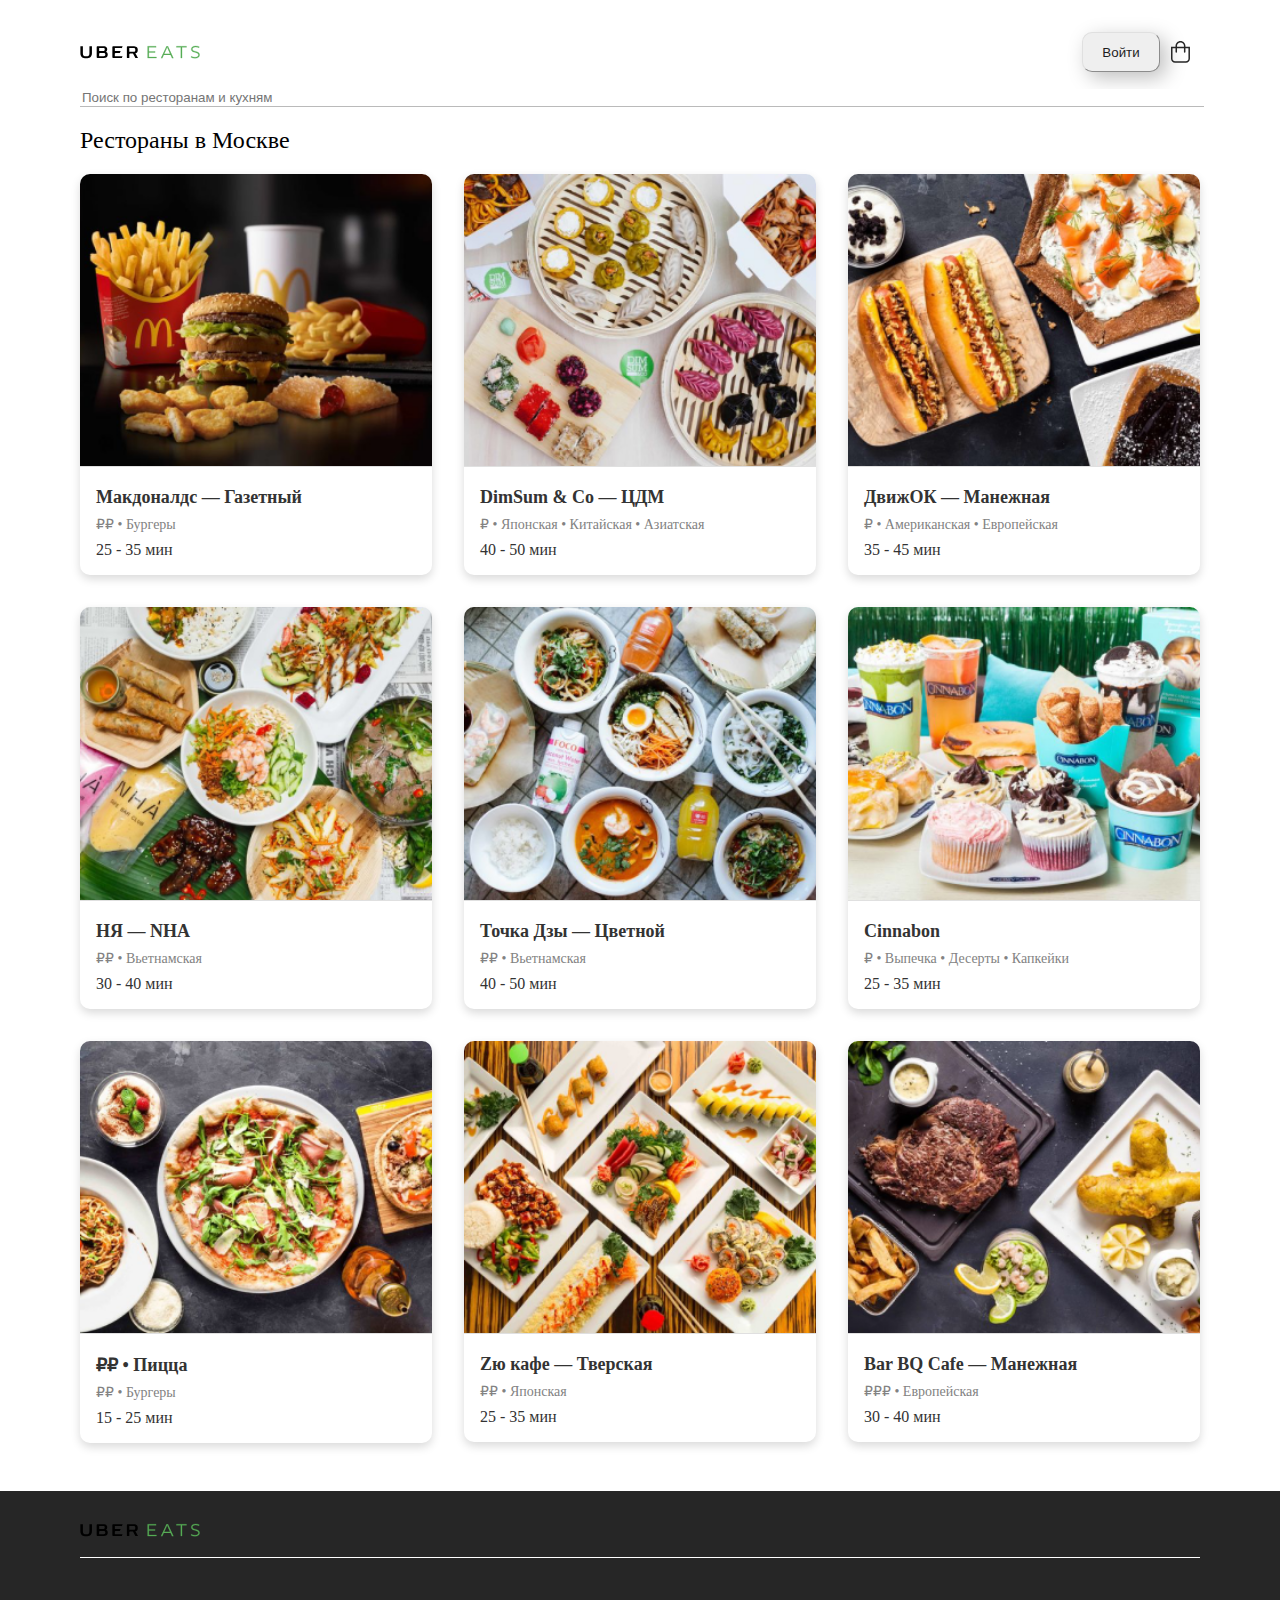
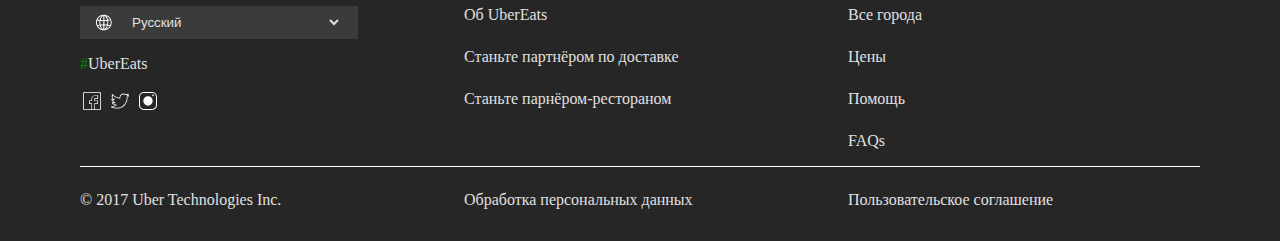
==== index.html @ 8e9f48d1 "first commit" ====
<!DOCTYPE html>
<html lang="ru">
  <head>
    <meta charset="UTF-8" />
    <meta name="viewport" content="width=device-width, initial-scale=1.0" />
    <link rel="stylesheet" href="css/style.css" />
    <link rel="stylesheet" href="css/flexboxgrid.min.css" />
    <title></title>
  </head>
  <body>
    <div class="body_content">
        <div class="header">
        <img src="img/logo.svg" alt="LOGO" />
        <div class="auth_and_busket">
            <button class="sign_in_btn">Войти</button>
            <img src="img/basket.svg" alt="basket" />
        </div>
        </div>
        <input
        type="text"
        class="search"
        placeholder="Поиск по ресторанам и кухням"
        />
        <h2 class="heading_text">Рестораны в Москве</h2>
        <div class="container-fluid">
        <div class="row">
            <div class="col-xs-12 col-md-6 col-lg-4">
            <div class="card">
                <img
                src="img/restaurants/card_1.png"
                alt="Макдональдс - Газетный"
                />
                <h4>Макдоналдс — Газетный</h4>
                <p class="menu">₽₽ • Бургеры</p>
                <h5>25 - 35 мин</h5>
            </div>
            </div>
            <div class="col-xs-12 col-md-6 col-lg-4">
            <div class="card">
                <img src="img/restaurants/card_2.png" alt="DimSum & Co — ЦДМ" />
                <h4>DimSum & Co — ЦДМ</h4>
                <p class="menu">₽ • Японская • Китайская • Азиатская</p>
                <h5>40 - 50 мин</h5>
            </div>
            </div>
            <div class="col-xs-12 col-md-6 col-lg-4">
            <div class="card">
                <img src="img/restaurants/card_3.png" alt="ДвижОК — Манежная" />
                <h4>ДвижОК — Манежная</h4>
                <p class="menu">₽ • Американская • Европейская</p>
                <h5>35 - 45 мин</h5>
            </div>
            </div>
        </div>
        <div class="row">
            <div class="col-xs-12 col-md-6 col-lg-4">
            <div class="card">
                <img src="img/restaurants/card_4.png" alt="НЯ — NHA" />
                <h4>НЯ — NHA</h4>
                <p class="menu">₽₽ • Вьетнамская</p>
                <h5>30 - 40 мин</h5>
            </div>
            </div>
            <div class="col-xs-12 col-md-6 col-lg-4">
            <div class="card">
                <img src="img/restaurants/card_5.png" alt="Точка Дзы — Цветной" />
                <h4>Точка Дзы — Цветной</h4>
                <p class="menu">₽₽ • Вьетнамская</p>
                <h5>40 - 50 мин</h5>
            </div>
            </div>
            <div class="col-xs-12 col-md-6 col-lg-4">
            <div class="card">
                <img src="img/restaurants/card_6.png" alt="Cinnabon" />
                <h4>Cinnabon</h4>
                <p class="menu">₽ • Выпечка • Десерты • Капкейки</p>
                <h5>25 - 35 мин</h5>
            </div>
            </div>
        </div>
        <div class="row">
            <div class="col-xs-12 col-md-6 col-lg-4">
            <div class="card">
                <img src="img/restaurants/card_7.png" alt="PIZZELOVE" />
                <h4>₽₽ • Пицца</h4>
                <p class="menu">₽₽ • Бургеры</p>
                <h5>15 - 25 мин</h5>
            </div>
            </div>
            <div class="col-xs-12 col-md-6 col-lg-4">
            <div class="card">
                <img src="img/restaurants/card_8.png" alt="Zю кафе — Тверская" />
                <h4>Zю кафе — Тверская</h4>
                <p class="menu">₽₽ • Японская</p>
                <h5>25 - 35 мин</h5>
            </div>
            </div>
            <div class="col-xs-12 col-md-6 col-lg-4">
            <div class="card">
                <img
                src="img/restaurants/card_9.png"
                alt="Bar BQ Cafe — Манежная"
                />
                <h4>Bar BQ Cafe — Манежная</h4>
                <p class="menu">₽₽₽ • Европейская</p>
                <h5>30 - 40 мин</h5>
            </div>
            </div>
        </div>
        </div>
    </div>
    <footer>
      <div class="footer_logo_container">
        <img src="img/logo.svg" alt="LOGO" />
      </div>
      <div class="about">
        <div class="container-fluid">
                <div class="row">
                    <div class="col-xs-12 col-md-4 col-lg-4">
                        <div class="footer_card">
                            <div class="language_select">
                                <img src="img/world.svg" alt="world">
                                <select>
                                    <option> Русский </option>
                                </select>
                            </div>
                            <div style="display: flex">
                                <p style="color: green; ">#<p>
                                <p>UberEats</p>
                            </div>
                            <div class="social">
                                <a href="https://ru-ru.facebook.com/login/?next=https%3A%2F%2Fru-ru.facebook.com%2F" target="_blank"><img src="img/social/facebook.svg" alt="facebook logo"></a>
                                <a href="https://x.com/" target="_blank"><img src="img/social/twitter.png" alt="twitter logo"></a>
                                <a href="https://instagram.com/" target="_blank"><img src="img/social/instagram.svg" alt="instagram logo"></a>
                            </div>
                        </div>
                    </div>
                    <div class="col-xs-12 col-md-4 col-lg-4">
                        <div class="footer_card">
                            <a href="#">Об UberEats</a>
                            <a href="#">Станьте партнёром по доставке</a>
                            <a href="#">Станьте парнёром-рестораном</a>
                        </div>
                    </div>
                    <div class="col-xs-12 col-md-4 col-lg-4">
                        <div class="footer_card">
                            <a href="#">Все города</a>
                            <a href="#">Цены</a>
                            <a href="#">Помощь</a>
                            <a href="#">FAQs</a>
                        </div>
                    </div>
                </div>
            </div>
        </div>
        <div class="container-fluid">
            <div class="row">
                <div class="col-xs-12 col-md-4 col-lg-4">
                    <div class="footer_docs_card">
                        <p>© 2017 Uber Technologies Inc.</p>
                    </div>
                </div>
                <div class="col-xs-12 col-md-4 col-lg-4">
                    <div class="footer_docs_card">
                        <a href="#">Обработка персональных данных</a>
                    </div>
                </div>
                <div class="col-xs-12 col-md-4 col-lg-4">
                    <div class="footer_docs_card">
                        <a href="#">Пользовательское соглашение</a>
                    </div>
                </div>
            </div>
        </div>
    </footer>
  </body>
</html>
---- css/style.css ----
.body_content{
    padding: 1rem 5rem; 
}

body{
    margin: 0;
}

.header{
    display: flex;
    justify-content: space-between;
}

.auth_and_busket{
    display: flex;
}

.sign_in_btn{
    align-self: center;
    border-radius: 10px;
    color:  #1D1D1D;
    width: 78px;
    height: 40px;
    border: 1px outset #E0E0E0;
    box-shadow: 6px 6px 20px rgba(0, 0, 0, 0.25); 
}

.search{
    width: 100%;
    border: none;
    border-bottom: rgba(117, 117, 117, 0.5) solid 1px;
}

.heading_text{
    font-weight: normal;
}

.card {
    margin-bottom: 2rem;
    border: none; 
    border-radius: 10px; 
    overflow: hidden;
    box-shadow: 0px 4px 10px rgba(0, 0, 0, 0.15); 
    transition: transform 0.3s ease, box-shadow 0.3s ease; 
}

.card:hover{
    transform: translateY(-10px); 
    box-shadow: 0px 6px 20px rgba(0, 0, 0, 0.25); 
}

.card img {
    width: 100%;
    border-bottom: 1px solid #e0e0e0; 
}

.card h4 {
    margin: 1rem 1rem 0.5rem; 
    font-size: 18px;
    color: #333333;
    font-weight: bold;
}

.card .menu {
    margin: 0.5rem 1rem;
    color: #828282;
    font-size: 14px;
}

.card h5 {
    margin: 0.5rem 1rem 1rem;
    color: #333333;
    font-size: 16px;
    font-weight: 500;
}

footer{
    background-color: #262626;
    padding: 1rem 5rem; 
}

.footer_logo_container{
    padding: 1rem 0;
    border-bottom: #ffffff 1px solid;
    margin-bottom: 1rem;
}

.language_select{
    margin-top: 1.5rem;
    background-color: #3B3B3B;
    padding: 0.5rem 1rem;
    display: flex;
    width: 70%;
}

.language_select select{
    background-color: #3B3B3B;
    border: none;
    color: #E0E0E0;
    width: 100%;
    margin-left: 1rem;
}

.footer_card{
    height: 10rem;
    display: flex;
    flex-direction: column;
}

.about{
    padding-bottom: 1.5rem;
    border-bottom: #ffffff 1px solid;
}

.about,.footer_docs_card p, a {
    color: #E0E0E0;
    margin-top: 1.5rem;
    text-decoration: none;
}

.footer_docs_card a {
    margin-top: 1.5rem;
    display: block;
}
---- css/flexboxgrid.min.css ----
.container-fluid{margin-right:auto;margin-left:auto;}.row{box-sizing:border-box;display:-ms-flexbox;display:-webkit-box;display:flex;-ms-flex:0 1 auto;-webkit-box-flex:0;flex:0 1 auto;-ms-flex-direction:row;-webkit-box-orient:horizontal;-webkit-box-direction:normal;flex-direction:row;-ms-flex-wrap:wrap;flex-wrap:wrap;margin-right:-1rem;margin-left:-1rem}.row.reverse{-ms-flex-direction:row-reverse;-webkit-box-orient:horizontal;-webkit-box-direction:reverse;flex-direction:row-reverse}.col.reverse{-ms-flex-direction:column-reverse;-webkit-box-orient:vertical;-webkit-box-direction:reverse;flex-direction:column-reverse}.col-xs,.col-xs-1,.col-xs-10,.col-xs-11,.col-xs-12,.col-xs-2,.col-xs-3,.col-xs-4,.col-xs-5,.col-xs-6,.col-xs-7,.col-xs-8,.col-xs-9{box-sizing:border-box;-ms-flex:0 0 auto;-webkit-box-flex:0;flex:0 0 auto;padding-right:1rem;padding-left:1rem}.col-xs{-webkit-flex-grow:1;-ms-flex-positive:1;-webkit-box-flex:1;flex-grow:1;-ms-flex-preferred-size:0;flex-basis:0;max-width:100%}.col-xs-1{-ms-flex-preferred-size:8.333%;flex-basis:8.333%;max-width:8.333%}.col-xs-2{-ms-flex-preferred-size:16.667%;flex-basis:16.667%;max-width:16.667%}.col-xs-3{-ms-flex-preferred-size:25%;flex-basis:25%;max-width:25%}.col-xs-4{-ms-flex-preferred-size:33.333%;flex-basis:33.333%;max-width:33.333%}.col-xs-5{-ms-flex-preferred-size:41.667%;flex-basis:41.667%;max-width:41.667%}.col-xs-6{-ms-flex-preferred-size:50%;flex-basis:50%;max-width:50%}.col-xs-7{-ms-flex-preferred-size:58.333%;flex-basis:58.333%;max-width:58.333%}.col-xs-8{-ms-flex-preferred-size:66.667%;flex-basis:66.667%;max-width:66.667%}.col-xs-9{-ms-flex-preferred-size:75%;flex-basis:75%;max-width:75%}.col-xs-10{-ms-flex-preferred-size:83.333%;flex-basis:83.333%;max-width:83.333%}.col-xs-11{-ms-flex-preferred-size:91.667%;flex-basis:91.667%;max-width:91.667%}.col-xs-12{-ms-flex-preferred-size:100%;flex-basis:100%;max-width:100%}.col-xs-offset-1{margin-left:8.333%}.col-xs-offset-2{margin-left:16.667%}.col-xs-offset-3{margin-left:25%}.col-xs-offset-4{margin-left:33.333%}.col-xs-offset-5{margin-left:41.667%}.col-xs-offset-6{margin-left:50%}.col-xs-offset-7{margin-left:58.333%}.col-xs-offset-8{margin-left:66.667%}.col-xs-offset-9{margin-left:75%}.col-xs-offset-10{margin-left:83.333%}.col-xs-offset-11{margin-left:91.667%}.start-xs{-ms-flex-pack:start;-webkit-box-pack:start;justify-content:flex-start;text-align:start}.center-xs{-ms-flex-pack:center;-webkit-box-pack:center;justify-content:center;text-align:center}.end-xs{-ms-flex-pack:end;-webkit-box-pack:end;justify-content:flex-end;text-align:end}.top-xs{-ms-flex-align:start;-webkit-box-align:start;align-items:flex-start}.middle-xs{-ms-flex-align:center;-webkit-box-align:center;align-items:center}.bottom-xs{-ms-flex-align:end;-webkit-box-align:end;align-items:flex-end}.around-xs{-ms-flex-pack:distribute;justify-content:space-around}.between-xs{-ms-flex-pack:justify;-webkit-box-pack:justify;justify-content:space-between}.first-xs{-ms-flex-order:-1;-webkit-box-ordinal-group:0;order:-1}.last-xs{-ms-flex-order:1;-webkit-box-ordinal-group:2;order:1}@media only screen and (min-width:48em){.container{width:46rem}.col-sm,.col-sm-1,.col-sm-10,.col-sm-11,.col-sm-12,.col-sm-2,.col-sm-3,.col-sm-4,.col-sm-5,.col-sm-6,.col-sm-7,.col-sm-8,.col-sm-9{box-sizing:border-box;-ms-flex:0 0 auto;-webkit-box-flex:0;flex:0 0 auto;padding-right:1rem;padding-left:1rem}.col-sm{-webkit-flex-grow:1;-ms-flex-positive:1;-webkit-box-flex:1;flex-grow:1;-ms-flex-preferred-size:0;flex-basis:0;max-width:100%}.col-sm-1{-ms-flex-preferred-size:8.333%;flex-basis:8.333%;max-width:8.333%}.col-sm-2{-ms-flex-preferred-size:16.667%;flex-basis:16.667%;max-width:16.667%}.col-sm-3{-ms-flex-preferred-size:25%;flex-basis:25%;max-width:25%}.col-sm-4{-ms-flex-preferred-size:33.333%;flex-basis:33.333%;max-width:33.333%}.col-sm-5{-ms-flex-preferred-size:41.667%;flex-basis:41.667%;max-width:41.667%}.col-sm-6{-ms-flex-preferred-size:50%;flex-basis:50%;max-width:50%}.col-sm-7{-ms-flex-preferred-size:58.333%;flex-basis:58.333%;max-width:58.333%}.col-sm-8{-ms-flex-preferred-size:66.667%;flex-basis:66.667%;max-width:66.667%}.col-sm-9{-ms-flex-preferred-size:75%;flex-basis:75%;max-width:75%}.col-sm-10{-ms-flex-preferred-size:83.333%;flex-basis:83.333%;max-width:83.333%}.col-sm-11{-ms-flex-preferred-size:91.667%;flex-basis:91.667%;max-width:91.667%}.col-sm-12{-ms-flex-preferred-size:100%;flex-basis:100%;max-width:100%}.col-sm-offset-1{margin-left:8.333%}.col-sm-offset-2{margin-left:16.667%}.col-sm-offset-3{margin-left:25%}.col-sm-offset-4{margin-left:33.333%}.col-sm-offset-5{margin-left:41.667%}.col-sm-offset-6{margin-left:50%}.col-sm-offset-7{margin-left:58.333%}.col-sm-offset-8{margin-left:66.667%}.col-sm-offset-9{margin-left:75%}.col-sm-offset-10{margin-left:83.333%}.col-sm-offset-11{margin-left:91.667%}.start-sm{-ms-flex-pack:start;-webkit-box-pack:start;justify-content:flex-start;text-align:start}.center-sm{-ms-flex-pack:center;-webkit-box-pack:center;justify-content:center;text-align:center}.end-sm{-ms-flex-pack:end;-webkit-box-pack:end;justify-content:flex-end;text-align:end}.top-sm{-ms-flex-align:start;-webkit-box-align:start;align-items:flex-start}.middle-sm{-ms-flex-align:center;-webkit-box-align:center;align-items:center}.bottom-sm{-ms-flex-align:end;-webkit-box-align:end;align-items:flex-end}.around-sm{-ms-flex-pack:distribute;justify-content:space-around}.between-sm{-ms-flex-pack:justify;-webkit-box-pack:justify;justify-content:space-between}.first-sm{-ms-flex-order:-1;-webkit-box-ordinal-group:0;order:-1}.last-sm{-ms-flex-order:1;-webkit-box-ordinal-group:2;order:1}}@media only screen and (min-width:62em){.container{width:61rem}.col-md,.col-md-1,.col-md-10,.col-md-11,.col-md-12,.col-md-2,.col-md-3,.col-md-4,.col-md-5,.col-md-6,.col-md-7,.col-md-8,.col-md-9{box-sizing:border-box;-ms-flex:0 0 auto;-webkit-box-flex:0;flex:0 0 auto;padding-right:1rem;padding-left:1rem}.col-md{-webkit-flex-grow:1;-ms-flex-positive:1;-webkit-box-flex:1;flex-grow:1;-ms-flex-preferred-size:0;flex-basis:0;max-width:100%}.col-md-1{-ms-flex-preferred-size:8.333%;flex-basis:8.333%;max-width:8.333%}.col-md-2{-ms-flex-preferred-size:16.667%;flex-basis:16.667%;max-width:16.667%}.col-md-3{-ms-flex-preferred-size:25%;flex-basis:25%;max-width:25%}.col-md-4{-ms-flex-preferred-size:33.333%;flex-basis:33.333%;max-width:33.333%}.col-md-5{-ms-flex-preferred-size:41.667%;flex-basis:41.667%;max-width:41.667%}.col-md-6{-ms-flex-preferred-size:50%;flex-basis:50%;max-width:50%}.col-md-7{-ms-flex-preferred-size:58.333%;flex-basis:58.333%;max-width:58.333%}.col-md-8{-ms-flex-preferred-size:66.667%;flex-basis:66.667%;max-width:66.667%}.col-md-9{-ms-flex-preferred-size:75%;flex-basis:75%;max-width:75%}.col-md-10{-ms-flex-preferred-size:83.333%;flex-basis:83.333%;max-width:83.333%}.col-md-11{-ms-flex-preferred-size:91.667%;flex-basis:91.667%;max-width:91.667%}.col-md-12{-ms-flex-preferred-size:100%;flex-basis:100%;max-width:100%}.col-md-offset-1{margin-left:8.333%}.col-md-offset-2{margin-left:16.667%}.col-md-offset-3{margin-left:25%}.col-md-offset-4{margin-left:33.333%}.col-md-offset-5{margin-left:41.667%}.col-md-offset-6{margin-left:50%}.col-md-offset-7{margin-left:58.333%}.col-md-offset-8{margin-left:66.667%}.col-md-offset-9{margin-left:75%}.col-md-offset-10{margin-left:83.333%}.col-md-offset-11{margin-left:91.667%}.start-md{-ms-flex-pack:start;-webkit-box-pack:start;justify-content:flex-start;text-align:start}.center-md{-ms-flex-pack:center;-webkit-box-pack:center;justify-content:center;text-align:center}.end-md{-ms-flex-pack:end;-webkit-box-pack:end;justify-content:flex-end;text-align:end}.top-md{-ms-flex-align:start;-webkit-box-align:start;align-items:flex-start}.middle-md{-ms-flex-align:center;-webkit-box-align:center;align-items:center}.bottom-md{-ms-flex-align:end;-webkit-box-align:end;align-items:flex-end}.around-md{-ms-flex-pack:distribute;justify-content:space-around}.between-md{-ms-flex-pack:justify;-webkit-box-pack:justify;justify-content:space-between}.first-md{-ms-flex-order:-1;-webkit-box-ordinal-group:0;order:-1}.last-md{-ms-flex-order:1;-webkit-box-ordinal-group:2;order:1}}@media only screen and (min-width:75em){.container{width:71rem}.col-lg,.col-lg-1,.col-lg-10,.col-lg-11,.col-lg-12,.col-lg-2,.col-lg-3,.col-lg-4,.col-lg-5,.col-lg-6,.col-lg-7,.col-lg-8,.col-lg-9{box-sizing:border-box;-ms-flex:0 0 auto;-webkit-box-flex:0;flex:0 0 auto;padding-right:1rem;padding-left:1rem}.col-lg{-webkit-flex-grow:1;-ms-flex-positive:1;-webkit-box-flex:1;flex-grow:1;-ms-flex-preferred-size:0;flex-basis:0;max-width:100%}.col-lg-1{-ms-flex-preferred-size:8.333%;flex-basis:8.333%;max-width:8.333%}.col-lg-2{-ms-flex-preferred-size:16.667%;flex-basis:16.667%;max-width:16.667%}.col-lg-3{-ms-flex-preferred-size:25%;flex-basis:25%;max-width:25%}.col-lg-4{-ms-flex-preferred-size:33.333%;flex-basis:33.333%;max-width:33.333%}.col-lg-5{-ms-flex-preferred-size:41.667%;flex-basis:41.667%;max-width:41.667%}.col-lg-6{-ms-flex-preferred-size:50%;flex-basis:50%;max-width:50%}.col-lg-7{-ms-flex-preferred-size:58.333%;flex-basis:58.333%;max-width:58.333%}.col-lg-8{-ms-flex-preferred-size:66.667%;flex-basis:66.667%;max-width:66.667%}.col-lg-9{-ms-flex-preferred-size:75%;flex-basis:75%;max-width:75%}.col-lg-10{-ms-flex-preferred-size:83.333%;flex-basis:83.333%;max-width:83.333%}.col-lg-11{-ms-flex-preferred-size:91.667%;flex-basis:91.667%;max-width:91.667%}.col-lg-12{-ms-flex-preferred-size:100%;flex-basis:100%;max-width:100%}.col-lg-offset-1{margin-left:8.333%}.col-lg-offset-2{margin-left:16.667%}.col-lg-offset-3{margin-left:25%}.col-lg-offset-4{margin-left:33.333%}.col-lg-offset-5{margin-left:41.667%}.col-lg-offset-6{margin-left:50%}.col-lg-offset-7{margin-left:58.333%}.col-lg-offset-8{margin-left:66.667%}.col-lg-offset-9{margin-left:75%}.col-lg-offset-10{margin-left:83.333%}.col-lg-offset-11{margin-left:91.667%}.start-lg{-ms-flex-pack:start;-webkit-box-pack:start;justify-content:flex-start;text-align:start}.center-lg{-ms-flex-pack:center;-webkit-box-pack:center;justify-content:center;text-align:center}.end-lg{-ms-flex-pack:end;-webkit-box-pack:end;justify-content:flex-end;text-align:end}.top-lg{-ms-flex-align:start;-webkit-box-align:start;align-items:flex-start}.middle-lg{-ms-flex-align:center;-webkit-box-align:center;align-items:center}.bottom-lg{-ms-flex-align:end;-webkit-box-align:end;align-items:flex-end}.around-lg{-ms-flex-pack:distribute;justify-content:space-around}.between-lg{-ms-flex-pack:justify;-webkit-box-pack:justify;justify-content:space-between}.first-lg{-ms-flex-order:-1;-webkit-box-ordinal-group:0;order:-1}.last-lg{-ms-flex-order:1;-webkit-box-ordinal-group:2;order:1}}
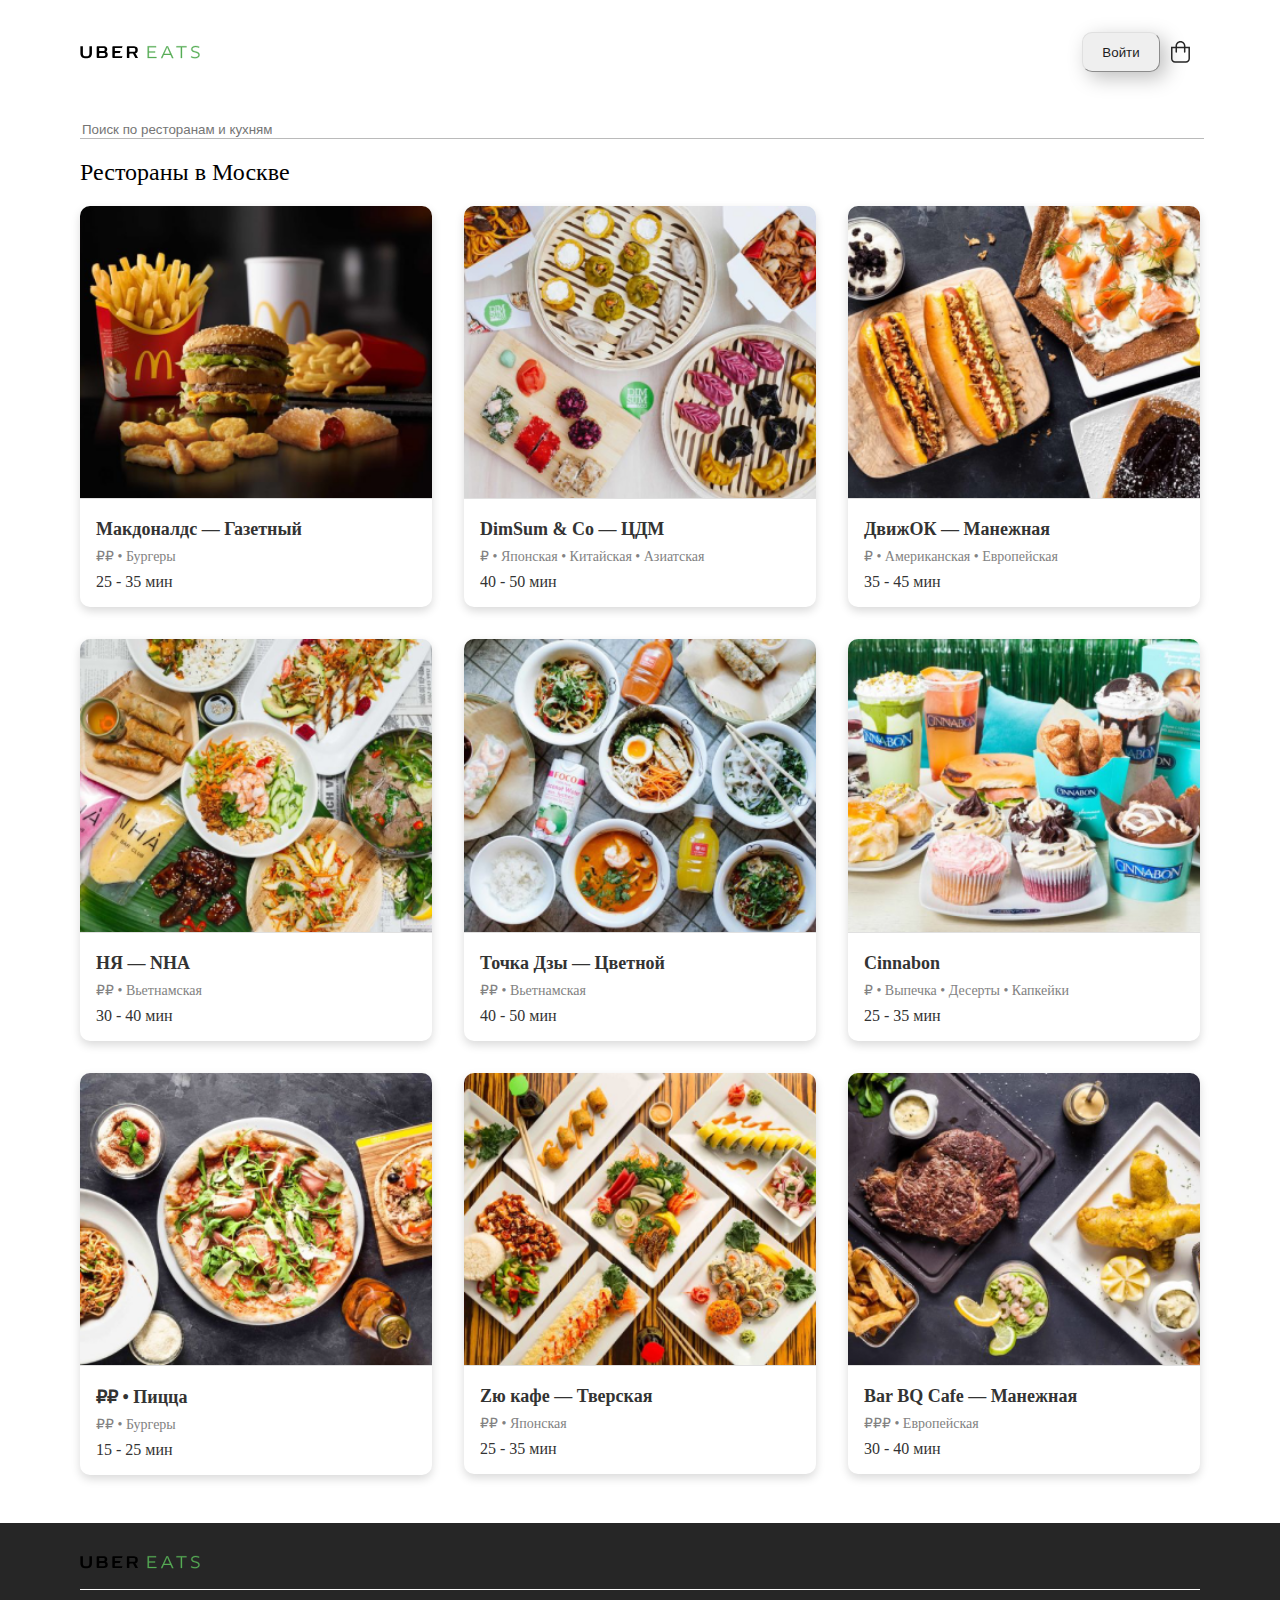
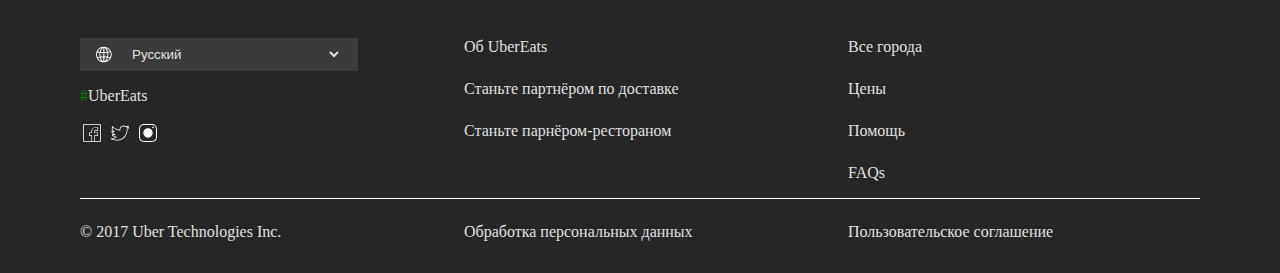
==== commit b5005f4a: "second page + js" ====
--- a/index.html
+++ b/index.html
@@ -5,17 +5,12 @@
     <meta name="viewport" content="width=device-width, initial-scale=1.0" />
     <link rel="stylesheet" href="css/style.css" />
     <link rel="stylesheet" href="css/flexboxgrid.min.css" />
-    <title></title>
+    <link rel="shortcut icon" href="img/ico.jpg" type="image/x-icon">
+    <title>UberEats</title>
   </head>
   <body>
     <div class="body_content">
-        <div class="header">
-        <img src="img/logo.svg" alt="LOGO" />
-        <div class="auth_and_busket">
-            <button class="sign_in_btn">Войти</button>
-            <img src="img/basket.svg" alt="basket" />
-        </div>
-        </div>
+        <iframe src="header.html" style="border: none; width: 100%; height: 100px;"></iframe>
         <input
         type="text"
         class="search"
@@ -108,70 +103,70 @@
             </div>
         </div>
         </div>
-    </div>
-    <footer>
-      <div class="footer_logo_container">
-        <img src="img/logo.svg" alt="LOGO" />
-      </div>
-      <div class="about">
-        <div class="container-fluid">
-                <div class="row">
-                    <div class="col-xs-12 col-md-4 col-lg-4">
-                        <div class="footer_card">
-                            <div class="language_select">
-                                <img src="img/world.svg" alt="world">
-                                <select>
-                                    <option> Русский </option>
-                                </select>
-                            </div>
-                            <div style="display: flex">
-                                <p style="color: green; ">#<p>
-                                <p>UberEats</p>
-                            </div>
-                            <div class="social">
-                                <a href="https://ru-ru.facebook.com/login/?next=https%3A%2F%2Fru-ru.facebook.com%2F" target="_blank"><img src="img/social/facebook.svg" alt="facebook logo"></a>
-                                <a href="https://x.com/" target="_blank"><img src="img/social/twitter.png" alt="twitter logo"></a>
-                                <a href="https://instagram.com/" target="_blank"><img src="img/social/instagram.svg" alt="instagram logo"></a>
-                            </div>
-                        </div>
-                    </div>
-                    <div class="col-xs-12 col-md-4 col-lg-4">
-                        <div class="footer_card">
-                            <a href="#">Об UberEats</a>
-                            <a href="#">Станьте партнёром по доставке</a>
-                            <a href="#">Станьте парнёром-рестораном</a>
-                        </div>
-                    </div>
-                    <div class="col-xs-12 col-md-4 col-lg-4">
-                        <div class="footer_card">
-                            <a href="#">Все города</a>
-                            <a href="#">Цены</a>
-                            <a href="#">Помощь</a>
-                            <a href="#">FAQs</a>
-                        </div>
-                    </div>
-                </div>
-            </div>
+    </div><footer>
+        <div class="footer_logo_container">
+          <img src="img/logo.svg" alt="LOGO" />
         </div>
-        <div class="container-fluid">
-            <div class="row">
-                <div class="col-xs-12 col-md-4 col-lg-4">
-                    <div class="footer_docs_card">
-                        <p>© 2017 Uber Technologies Inc.</p>
-                    </div>
-                </div>
-                <div class="col-xs-12 col-md-4 col-lg-4">
-                    <div class="footer_docs_card">
-                        <a href="#">Обработка персональных данных</a>
-                    </div>
-                </div>
-                <div class="col-xs-12 col-md-4 col-lg-4">
-                    <div class="footer_docs_card">
-                        <a href="#">Пользовательское соглашение</a>
-                    </div>
-                </div>
-            </div>
-        </div>
-    </footer>
+        <div class="about">
+          <div class="container-fluid">
+                  <div class="row">
+                      <div class="col-xs-12 col-md-4 col-lg-4">
+                          <div class="footer_card">
+                              <div class="language_select">
+                                  <img src="img/world.svg" alt="world">
+                                  <select>
+                                      <option> Русский </option>
+                                  </select>
+                              </div>
+                              <div style="display: flex">
+                                  <p style="color: green; ">#<p>
+                                  <p>UberEats</p>
+                              </div>
+                              <div class="social">
+                                  <a href="https://ru-ru.facebook.com/login/?next=https%3A%2F%2Fru-ru.facebook.com%2F" target="_blank"><img src="img/social/facebook.svg" alt="facebook logo"></a>
+                                  <a href="https://x.com/" target="_blank"><img src="img/social/twitter.png" alt="twitter logo"></a>
+                                  <a href="https://instagram.com/" target="_blank"><img src="img/social/instagram.svg" alt="instagram logo"></a>
+                              </div>
+                          </div>
+                      </div>
+                      <div class="col-xs-12 col-md-4 col-lg-4">
+                          <div class="footer_card">
+                              <a href="#">Об UberEats</a>
+                              <a href="#">Станьте партнёром по доставке</a>
+                              <a href="#">Станьте парнёром-рестораном</a>
+                          </div>
+                      </div>
+                      <div class="col-xs-12 col-md-4 col-lg-4">
+                          <div class="footer_card">
+                              <a href="#">Все города</a>
+                              <a href="#">Цены</a>
+                              <a href="#">Помощь</a>
+                              <a href="#">FAQs</a>
+                          </div>
+                      </div>
+                  </div>
+              </div>
+          </div>
+          <div class="container-fluid">
+              <div class="row">
+                  <div class="col-xs-12 col-md-4 col-lg-4">
+                      <div class="footer_docs_card">
+                          <p>© 2017 Uber Technologies Inc.</p>
+                      </div>
+                  </div>
+                  <div class="col-xs-12 col-md-4 col-lg-4">
+                      <div class="footer_docs_card">
+                          <a href="#">Обработка персональных данных</a>
+                      </div>
+                  </div>
+                  <div class="col-xs-12 col-md-4 col-lg-4">
+                      <div class="footer_docs_card">
+                          <a href="#">Пользовательское соглашение</a>
+                      </div>
+                  </div>
+              </div>
+          </div>
+      </footer>
   </body>
+  <script src="open_page.js"></script>
 </html>
--- a/css/style.css
+++ b/css/style.css
@@ -121,4 +121,78 @@
 .footer_docs_card a {
     margin-top: 1.5rem;
     display: block;
+}
+
+.lable_header{
+    padding: 10rem 5rem;
+    background-image: url("../img/restaurants/bkg.png");
+    border: #1D1D1D solid 1px;
+    background-size: cover;
+}
+
+.lable_card{
+    background-color: white;
+    padding: 1.5rem;
+    text-align: center;
+}
+
+.lable_card h1{
+    font-weight: normal;
+    font-size: 2.2rem;
+    margin-bottom: 2.5rem;
+}
+
+.price_and_time_cont{
+    display: flex;
+    justify-content: space-around;
+}
+
+p.price{
+    color: #777777;
+    display: block;
+    padding: 0.5rem;
+}
+
+p.time{
+    color: #ffffff;
+    background: #1D1D1D;
+    padding: 0.5rem;
+    border-radius: 20px;
+    display: block;
+}
+
+.dishes button{
+    color: #777777;
+    border: none;
+}
+
+.dishes_item{
+    margin-right: 4rem;
+}
+
+.dishes_item:hover{
+    color: green;
+    border-bottom: green solid 1px;
+}
+
+.dishes_item.active{
+    color: green;
+    border-bottom: green solid 1px;
+}
+
+.dishe-card img{
+    width: 15rem;
+    border-top-left-radius: 8px;
+    border-top-right-radius: 8px;
+}
+
+
+.dishe-card, .discription{
+    display: flex;
+    justify-content: space-between;
+}
+
+.dishe-card p{
+    margin: 1rem 1rem 0.5rem; 
+    color: #777777;
 }